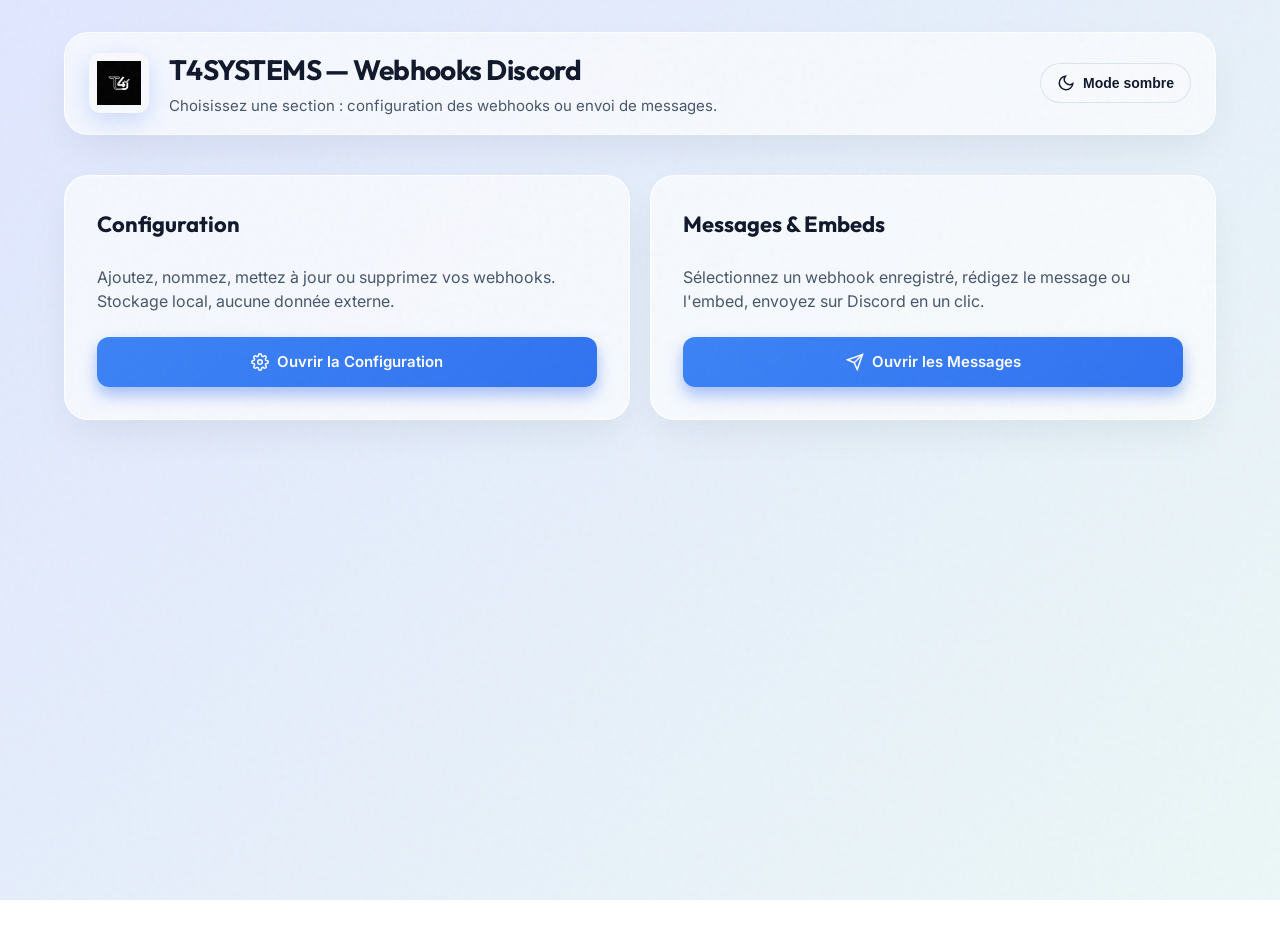
==== index.html @ 1e01e31d "feat: complete T4SYSTEMS rebranding and prepare for GitHub" ====
<!DOCTYPE html>
<html lang="fr">
<head>
  <meta charset="UTF-8">
  <title>T4SYSTEMS — Hub Webhooks</title>
  <link rel="stylesheet" href="assets/styles/shared.css">
  <script>
    (function() {
      const theme = localStorage.getItem('te_theme') || 'light';
      document.documentElement.setAttribute('data-theme', theme);
      document.addEventListener('DOMContentLoaded', () => {
        const btn = document.getElementById('themeToggle');
        if (!btn) return;
        const setLabel = (t) => {
          btn.innerHTML = t === 'light' 
            ? '<svg width="18" height="18" fill="none" stroke="currentColor" stroke-width="2" viewBox="0 0 24 24"><path d="M21 12.79A9 9 0 1111.21 3 7 7 0 0021 12.79z"></path></svg> Mode sombre' 
            : '<svg width="18" height="18" fill="none" stroke="currentColor" stroke-width="2" viewBox="0 0 24 24"><circle cx="12" cy="12" r="5"></circle><line x1="12" y1="1" x2="12" y2="3"></line><line x1="12" y1="21" x2="12" y2="23"></line><line x1="4.22" y1="4.22" x2="5.64" y2="5.64"></line><line x1="18.36" y1="18.36" x2="19.78" y2="19.78"></line><line x1="1" y1="12" x2="3" y2="12"></line><line x1="21" y1="12" x2="23" y2="12"></line><line x1="4.22" y1="19.78" x2="5.64" y2="18.36"></line><line x1="18.36" y1="5.64" x2="19.78" y2="4.22"></line></svg> Mode clair';
        };
        setLabel(theme);
        btn.onclick = () => {
          const current = document.documentElement.getAttribute('data-theme') === 'dark' ? 'dark' : 'light';
          const next = current === 'light' ? 'dark' : 'light';
          document.documentElement.setAttribute('data-theme', next);
          document.body.setAttribute('data-theme', next);
          localStorage.setItem('te_theme', next);
          setLabel(next);
        };
      });
    })();
  </script>
</head>
<body>
  <div class="page">
    <header>
      <div class="badge"><div class="site-logo"></div></div>
      <div>
        <h1>T4SYSTEMS — Webhooks Discord</h1>
        <p class="sub">Choisissez une section : configuration des webhooks ou envoi de messages.</p>
      </div>
      <button class="theme-toggle" id="themeToggle">
        <svg width="18" height="18" fill="none" stroke="currentColor" stroke-width="2" viewBox="0 0 24 24"><path d="M21 12.79A9 9 0 1111.21 3 7 7 0 0021 12.79z"></path></svg> Mode sombre
      </button>
    </header>

    <div class="grid grid-2">
      <div class="card stagger-1">
        <h3>Configuration</h3>
        <p>Ajoutez, nommez, mettez à jour ou supprimez vos webhooks. Stockage local, aucune donnée externe.</p>
        <a class="button" href="pages/config.html">
          <svg width="18" height="18" fill="none" stroke="currentColor" stroke-width="2" viewBox="0 0 24 24"><circle cx="12" cy="12" r="3"></circle><path d="M19.4 15a1.65 1.65 0 00.33 1.82l.06.06a2 2 0 010 2.83 2 2 0 01-2.83 0l-.06-.06a1.65 1.65 0 00-1.82-.33 1.65 1.65 0 00-1 1.51V21a2 2 0 01-2 2 2 2 0 01-2-2v-.09A1.65 1.65 0 009 19.4a1.65 1.65 0 00-1.82.33l-.06.06a2 2 0 01-2.83 0 2 2 0 010-2.83l.06-.06a1.65 1.65 0 00.33-1.82 1.65 1.65 0 00-1.51-1H3a2 2 0 01-2-2 2 2 0 012-2h.09A1.65 1.65 0 004.6 9a1.65 1.65 0 00-.33-1.82l-.06-.06a2 2 0 010-2.83 2 2 0 012.83 0l.06.06a1.65 1.65 0 001.82.33H9a1.65 1.65 0 001-1.51V3a2 2 0 012-2 2 2 0 012 2v.09a1.65 1.65 0 001 1.51 1.65 1.65 0 001.82-.33l.06-.06a2 2 0 012.83 0 2 2 0 010 2.83l-.06.06a1.65 1.65 0 00-.33 1.82V9a1.65 1.65 0 001.51 1H21a2 2 0 012 2 2 2 0 01-2 2h-.09a1.65 1.65 0 00-1.51 1z"></path></svg>
          Ouvrir la Configuration
        </a>
      </div>
      <div class="card stagger-2">
        <h3>Messages & Embeds</h3>
        <p>Sélectionnez un webhook enregistré, rédigez le message ou l'embed, envoyez sur Discord en un clic.</p>
        <a class="button" href="pages/message.html">
          <svg width="18" height="18" fill="none" stroke="currentColor" stroke-width="2" viewBox="0 0 24 24"><path d="M22 2L11 13"></path><path d="M22 2l-7 20-4-9-9-4 20-7z"></path></svg>
          Ouvrir les Messages
        </a>
      </div>
    </div>
  </div>
</body>
</html>
---- assets/styles/shared.css ----
@import url('https://fonts.googleapis.com/css2?family=Inter:wght@400;500;600;700;800&family=Outfit:wght@500;600;700&display=swap');

:root {
  /* Typography */
  --font-sans: 'Inter', system-ui, -apple-system, sans-serif;
  --font-head: 'Outfit', var(--font-sans);

  /* Light Theme Colors (Glassmorphism & Gradients) */
  --bg-1: #e0eaff;
  --bg-2: #f8fafc;
  --bg-3: #f0fdf4;
  --bg-4: #e0e7ff;
  
  --panel-bg: rgba(255, 255, 255, 0.65);
  --panel-sub-bg: rgba(248, 250, 252, 0.75);
  --panel-border: rgba(255, 255, 255, 0.8);
  --panel-shadow: 0 16px 40px -8px rgba(15, 23, 42, 0.08);

  --text-primary: #0f172a;
  --text-secondary: #475569;
  --text-muted: #64748b;

  --accent: #2563eb;
  --accent-hover: #1d4ed8;
  --accent-light: rgba(37, 99, 235, 0.08);
  --accent-gradient: linear-gradient(135deg, #3b82f6 0%, #2563eb 100%);
  --accent-glow: rgba(37, 99, 235, 0.4);

  --field-bg: rgba(255, 255, 255, 0.7);
  --field-border: rgba(203, 213, 225, 0.6);
  --field-border-focus: #3b82f6;

  --status-ok-bg: #ecfdf3;
  --status-ok-border: #bbf7d0;
  --status-ok-text: #166534;
  --status-err-bg: #fef2f2;
  --status-err-border: #fecdd3;
  --status-err-text: #b91c1c;

  --radius-sm: 8px;
  --radius-md: 12px;
  --radius-lg: 18px;
  --radius-xl: 24px;

  --logo-url: url('../images/logo-dark.png');
}

html[data-theme="dark"] {
  /* Dark Theme Colors */
  --bg-1: #1e1b4b;
  --bg-2: #020617;
  --bg-3: #0f172a;
  --bg-4: #172554;
  
  --panel-bg: rgba(15, 23, 42, 0.55);
  --panel-sub-bg: rgba(30, 41, 59, 0.65);
  --panel-border: rgba(255, 255, 255, 0.1);
  --panel-shadow: 0 20px 50px -10px rgba(0, 0, 0, 0.6);

  --text-primary: #f8fafc;
  --text-secondary: #cbd5e1;
  --text-muted: #94a3b8;

  --accent: #38bdf8;
  --accent-hover: #0ea5e9;
  --accent-light: rgba(56, 189, 248, 0.15);
  --accent-gradient: linear-gradient(135deg, #38bdf8 0%, #2563eb 100%);
  --accent-glow: rgba(56, 189, 248, 0.4);

  --field-bg: rgba(15, 23, 42, 0.4);
  --field-border: rgba(51, 65, 85, 0.6);
  --field-border-focus: #38bdf8;

  --status-ok-bg: rgba(2, 44, 34, 0.8);
  --status-ok-border: #16a34a;
  --status-ok-text: #bbf7d0;
  --status-err-bg: rgba(69, 10, 10, 0.8);
  --status-err-border: #ef4444;
  --status-err-text: #fecdd3;
}

* { box-sizing: border-box; }

body {
  margin: 0; 
  min-height: 100vh; 
  background: linear-gradient(-45deg, var(--bg-1), var(--bg-2), var(--bg-3), var(--bg-4));
  background-size: 400% 400%;
  animation: gradientBG 15s ease infinite;
  background-attachment: fixed;
  color: var(--text-primary);
  font-family: var(--font-sans);
  line-height: 1.5;
  -webkit-font-smoothing: antialiased;
}

/* Noise overlay for glass effect */
body::before {
  content: "";
  position: fixed;
  top: 0; left: 0; right: 0; bottom: 0;
  pointer-events: none;
  background-image: url("data:image/svg+xml,%3Csvg viewBox='0 0 200 200' xmlns='http://www.w3.org/2000/svg'%3E%3Cfilter id='noiseFilter'%3E%3CfeTurbulence type='fractalNoise' baseFrequency='0.8' numOctaves='3' stitchTiles='stitch'/%3E%3C/filter%3E%3Crect width='100%25' height='100%25' filter='url(%23noiseFilter)' opacity='0.04'/%3E%3C/svg%3E");
  z-index: 9999;
}

/* Animations */
@keyframes gradientBG {
  0% { background-position: 0% 50%; }
  50% { background-position: 100% 50%; }
  100% { background-position: 0% 50%; }
}

@keyframes fadeIn {
  from { opacity: 0; transform: translateY(15px); }
  to { opacity: 1; transform: translateY(0); }
}

.stagger-1 { animation: fadeIn 0.4s cubic-bezier(0.16, 1, 0.3, 1) forwards; animation-delay: 0.05s; opacity: 0; }
.stagger-2 { animation: fadeIn 0.4s cubic-bezier(0.16, 1, 0.3, 1) forwards; animation-delay: 0.1s; opacity: 0; }
.stagger-3 { animation: fadeIn 0.4s cubic-bezier(0.16, 1, 0.3, 1) forwards; animation-delay: 0.15s; opacity: 0; }
.stagger-4 { animation: fadeIn 0.4s cubic-bezier(0.16, 1, 0.3, 1) forwards; animation-delay: 0.2s; opacity: 0; }
.stagger-5 { animation: fadeIn 0.4s cubic-bezier(0.16, 1, 0.3, 1) forwards; animation-delay: 0.25s; opacity: 0; }
.stagger-6 { animation: fadeIn 0.4s cubic-bezier(0.16, 1, 0.3, 1) forwards; animation-delay: 0.3s; opacity: 0; }

.page {
  max-width: 1200px;
  margin: 0 auto 60px;
  padding: 0 24px;
}

/* Header */
header {
  max-width: 1200px;
  margin: 32px auto 40px;
  padding: 16px 24px;
  display: flex;
  align-items: center;
  gap: 20px;
  background: var(--panel-bg);
  backdrop-filter: blur(12px);
  -webkit-backdrop-filter: blur(12px);
  border: 1px solid var(--panel-border);
  border-radius: var(--radius-xl);
  box-shadow: var(--panel-shadow);
  animation: fadeIn 0.3s ease-out forwards;
}

.badge {
  width: 60px;
  height: 60px;
  border-radius: var(--radius-md);
  box-shadow: 0 8px 24px rgba(37, 99, 235, 0.2);
  flex-shrink: 0;
  display: flex;
  align-items: center;
  justify-content: center;
  background: var(--panel-sub-bg);
}

.logo-icon {
  width: 100%;
  height: 100%;
  border-radius: var(--radius-md);
  object-fit: cover;
  background: var(--accent-gradient);
}

h1 {
  margin: 0;
  font-family: var(--font-head);
  font-size: 28px;
  font-weight: 700;
  letter-spacing: -0.02em;
  color: var(--text-primary);
}

.sub {
  margin: 4px 0 0;
  color: var(--text-secondary);
  font-size: 15px;
}

/* Glass Cards */
.card {
  background: var(--panel-bg);
  backdrop-filter: blur(20px);
  -webkit-backdrop-filter: blur(20px);
  border: 1px solid var(--panel-border);
  border-radius: var(--radius-xl);
  box-shadow: var(--panel-shadow);
  padding: 32px;
  display: grid;
  gap: 24px;
  position: relative;
  overflow: hidden;
  transition: transform 0.4s cubic-bezier(0.16, 1, 0.3, 1), box-shadow 0.4s cubic-bezier(0.16, 1, 0.3, 1);
}

.card:hover {
  transform: translateY(-4px);
  box-shadow: 0 25px 60px -12px rgba(0, 0, 0, 0.2);
}

.card::before {
  content: "";
  position: absolute;
  top: 0; left: 0; right: 0; bottom: 0;
  border-radius: var(--radius-xl);
  padding: 1px;
  background: linear-gradient(135deg, rgba(255,255,255,0.4) 0%, transparent 50%, rgba(255,255,255,0.1) 100%);
  -webkit-mask: linear-gradient(#fff 0 0) content-box, linear-gradient(#fff 0 0);
  -webkit-mask-composite: xor;
  mask: linear-gradient(#fff 0 0) content-box, linear-gradient(#fff 0 0);
  mask-composite: exclude;
  pointer-events: none;
}

.card::after {
  content: "";
  position: absolute;
  top: -50%; left: -50%; width: 200%; height: 200%;
  background: radial-gradient(circle at center, rgba(37, 99, 235, 0.1), transparent 40%);
  opacity: 0;
  transition: opacity 0.4s ease;
  pointer-events: none;
  z-index: 0;
}

.card:hover::after {
  opacity: 1;
}

.card > * {
  position: relative;
  z-index: 1;
}

.card h3 {
  margin: 0;
  font-family: var(--font-head);
  font-size: 22px;
  color: var(--text-primary);
}

.card p {
  color: var(--text-secondary);
  margin: 0;
}

/* Grids */
.grid { display: grid; gap: 20px; }
.grid-2 { grid-template-columns: repeat(auto-fit, minmax(300px, 1fr)); }
.grid-3 { grid-template-columns: repeat(auto-fit, minmax(220px, 1fr)); }

/* Forms */
label {
  font-weight: 600;
  font-size: 14px;
  display: block;
  margin-bottom: 8px;
  color: var(--text-primary);
  letter-spacing: 0.01em;
}

input:not([type="checkbox"]):not([type="color"]), textarea, select {
  width: 100%;
  padding: 14px 16px;
  border-radius: var(--radius-md);
  border: 1px solid var(--field-border);
  font-size: 15px;
  font-family: var(--font-sans);
  background: var(--field-bg);
  color: var(--text-primary);
  transition: all 0.3s cubic-bezier(0.16, 1, 0.3, 1);
  box-shadow: inset 0 2px 4px rgba(0,0,0,0.02);
}

input:not([type="checkbox"]):not([type="color"]):focus, textarea:focus, select:focus {
  outline: none;
  border-color: var(--field-border-focus);
  box-shadow: 0 0 0 4px var(--accent-light), inset 0 2px 4px rgba(0,0,0,0.02);
  background: var(--panel-bg);
  transform: translateY(-1px);
}

textarea {
  min-height: 100px;
  resize: vertical;
}

/* Checkbox */
input[type="checkbox"] {
  appearance: none;
  width: 20px;
  height: 20px;
  border: 1px solid var(--field-border);
  border-radius: 6px;
  background: var(--field-bg);
  cursor: pointer;
  position: relative;
  transition: all 0.2s ease;
}

input[type="checkbox"]:checked {
  background: var(--accent);
  border-color: var(--accent);
}

input[type="checkbox"]:checked::after {
  content: "✔";
  position: absolute;
  color: white;
  font-size: 14px;
  top: 50%; left: 50%;
  transform: translate(-50%, -50%);
}

/* Color Picker */
input[type="color"] {
  width: 100%;
  height: 48px;
  border-radius: var(--radius-md);
  border: 1px solid var(--field-border);
  cursor: pointer;
  background: var(--field-bg);
  padding: 4px;
}
input[type="color"]::-webkit-color-swatch-wrapper { padding: 0; }
input[type="color"]::-webkit-color-swatch { border: none; border-radius: 8px; }

/* Buttons */
.button, button {
  display: inline-flex;
  align-items: center;
  justify-content: center;
  gap: 8px;
  cursor: pointer;
  background: var(--accent-gradient);
  background-size: 200% auto;
  color: #ffffff;
  border: none;
  font-weight: 600;
  font-size: 15px;
  padding: 14px 24px;
  border-radius: var(--radius-md);
  transition: all 0.3s cubic-bezier(0.16, 1, 0.3, 1);
  text-decoration: none;
  box-shadow: 0 8px 16px var(--accent-glow);
  position: relative;
  overflow: hidden;
}

.button:hover, button:hover {
  transform: translateY(-2px);
  background-position: right center;
  box-shadow: 0 12px 24px var(--accent-glow);
}

.button:active, button:active {
  transform: translateY(1px);
  box-shadow: 0 4px 12px var(--accent-glow);
}

.btn-secondary {
  background: var(--panel-sub-bg);
  color: var(--text-primary);
  border: 1px solid var(--field-border);
  box-shadow: 0 2px 8px rgba(0, 0, 0, 0.05);
}

.btn-secondary:hover {
  background: var(--field-bg);
  border-color: var(--text-secondary);
  box-shadow: 0 6px 16px rgba(0, 0, 0, 0.08);
  color: var(--text-primary);
}

.row { display: flex; gap: 16px; flex-wrap: wrap; }
.row button { flex: 1; }

/* Top Actions */
.top-actions {
  display: flex;
  gap: 16px;
  align-items: center;
  margin-bottom: 8px;
}

.top-actions a {
  text-decoration: none;
  color: var(--text-secondary);
  font-weight: 600;
  font-size: 15px;
  display: inline-flex;
  align-items: center;
  gap: 6px;
  padding: 8px 16px;
  border-radius: 999px;
  background: var(--panel-bg);
  border: 1px solid var(--panel-border);
  transition: all 0.2s ease;
}

.top-actions a:hover {
  color: var(--accent);
  border-color: var(--accent);
  background: var(--accent-light);
}

/* Pill / Tags */
.pill {
  display: inline-flex;
  align-items: center;
  gap: 8px;
  padding: 8px 14px;
  border-radius: 999px;
  background: var(--accent-light);
  color: var(--accent);
  font-weight: 700;
  font-size: 13px;
  letter-spacing: 0.02em;
  text-transform: uppercase;
  border: 1px solid rgba(37, 99, 235, 0.1);
  width: fit-content;
}

/* Status Notifications */
.status {
  padding: 16px 20px;
  border-radius: var(--radius-md);
  display: none;
  font-weight: 500;
  font-size: 15px;
  animation: fadeIn 0.3s ease;
  border-left: 4px solid transparent;
}

.ok {
  background: var(--status-ok-bg);
  color: var(--status-ok-text);
  border-top: 1px solid var(--status-ok-border);
  border-right: 1px solid var(--status-ok-border);
  border-bottom: 1px solid var(--status-ok-border);
  border-left-color: var(--status-ok-border);
}

.err {
  background: var(--status-err-bg);
  color: var(--status-err-text);
  border-top: 1px solid var(--status-err-border);
  border-right: 1px solid var(--status-err-border);
  border-bottom: 1px solid var(--status-err-border);
  border-left-color: var(--status-err-border);
}

/* Theme Toggle */
.theme-toggle {
  margin-left: auto;
  background: var(--panel-sub-bg);
  border: 1px solid var(--field-border);
  color: var(--text-primary);
  padding: 10px 16px;
  border-radius: 999px;
  cursor: pointer;
  display: inline-flex;
  align-items: center;
  justify-content: center;
  gap: 8px;
  font-weight: 600;
  box-shadow: none;
  font-size: 14px;
}

.theme-toggle:hover {
  background: var(--field-bg);
  transform: translateY(-2px);
  box-shadow: 0 4px 12px rgba(0, 0, 0, 0.1);
}

/* Discord Preview (Premium styling) */
.preview-box {
  background: #313338; /* Discord dark theme bg */
  border: 1px solid transparent;
  border-radius: var(--radius-xl);
  padding: 24px;
  box-shadow: inset 0 2px 4px rgba(0,0,0,0.1), 0 8px 30px rgba(0,0,0,0.2);
  color: #dbdee1;
  font-family: 'gg sans', 'Helvetica Neue', Helvetica, Arial, sans-serif;
  overflow: hidden;
}

.preview-box .pill {
  background: #1e1f22;
  color: #f2f3f5;
  border: 1px solid #484b51;
  box-shadow: none;
}

.preview-content {
  white-space: pre-wrap;
  color: #dbdee1;
  font-size: 16px;
  margin-top: 16px;
  line-height: 1.5;
}

.preview-embed {
  margin-top: 8px;
  padding: 14px 16px 16px 16px;
  border-left: 4px solid var(--accent);
  background: #2b2d31; /* Discord embed bg */
  border-radius: 4px;
  display: none;
  max-width: 520px;
}

.prev-title {
  font-weight: 600;
  font-size: 16px;
  color: #00a8fc;
  margin-top: 4px;
  margin-bottom: 2px;
}

.prev-title:hover {
  text-decoration: underline;
}

.prev-desc {
  color: #dbdee1;
  font-size: 14px;
  white-space: pre-wrap;
  line-height: 1.375;
}

.prev-footer {
  margin-top: 8px;
  color: #949ba4;
  font-size: 12px;
  display: flex;
  align-items: center;
  gap: 8px;
  font-weight: 500;
}

.prev-img {
  margin-top: 16px;
  max-width: 100%;
  border-radius: 4px;
  display: none;
}



.site-logo {
  width: 44px;
  height: 44px;
  background-image: var(--logo-url);
  background-position: center;
  background-size: contain;
  background-repeat: no-repeat;
}
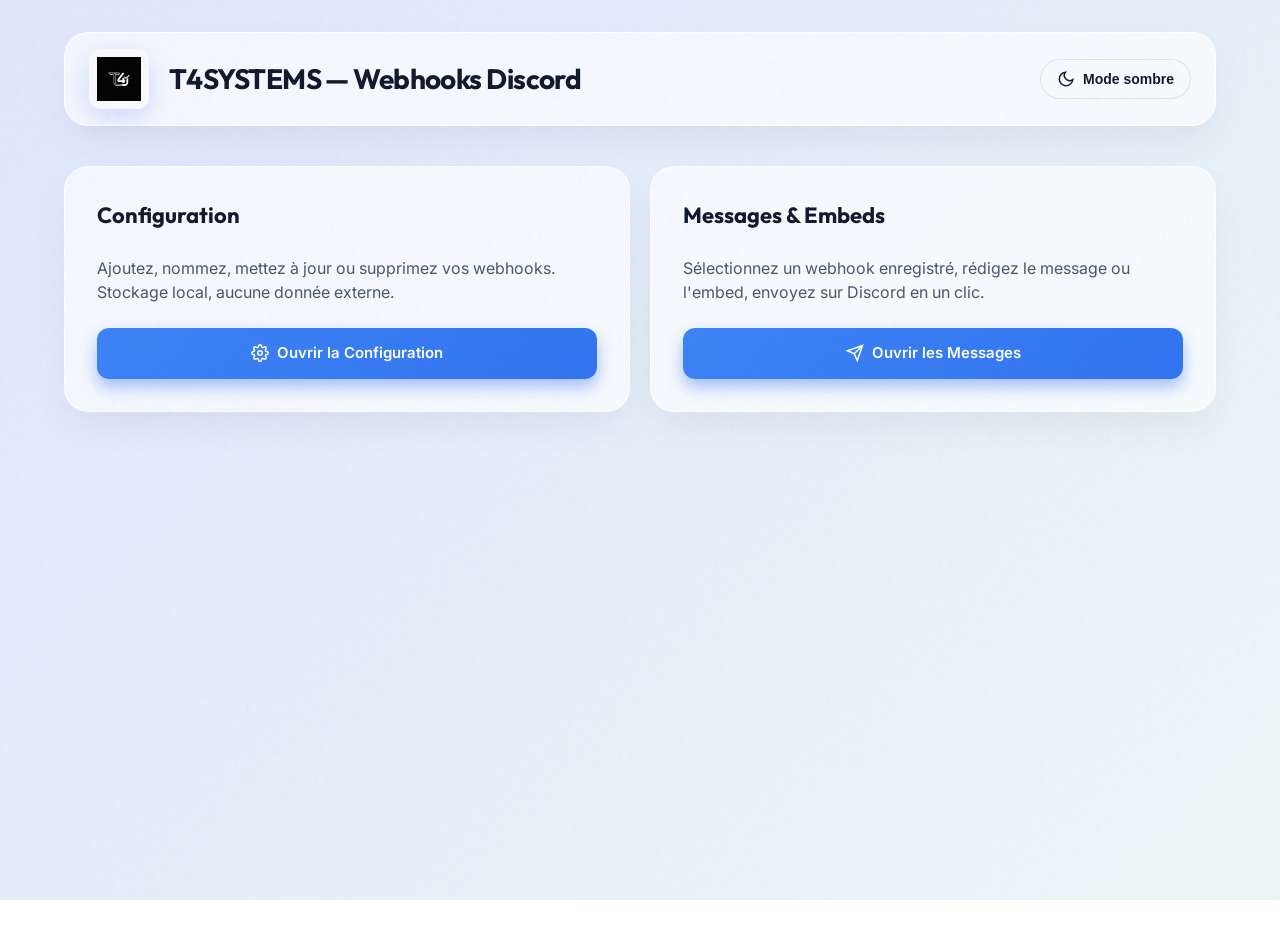
==== commit e02ae88b: "feat: complete v2.0.0 release - multi-embeds, toast notifications, mention helper, and send history " ====
--- a/index.html
+++ b/index.html
@@ -35,7 +35,6 @@
       <div class="badge"><div class="site-logo"></div></div>
       <div>
         <h1>T4SYSTEMS — Webhooks Discord</h1>
-        <p class="sub">Choisissez une section : configuration des webhooks ou envoi de messages.</p>
       </div>
       <button class="theme-toggle" id="themeToggle">
         <svg width="18" height="18" fill="none" stroke="currentColor" stroke-width="2" viewBox="0 0 24 24"><path d="M21 12.79A9 9 0 1111.21 3 7 7 0 0021 12.79z"></path></svg> Mode sombre
--- a/assets/styles/shared.css
+++ b/assets/styles/shared.css
@@ -561,3 +561,187 @@
   background-size: contain;
   background-repeat: no-repeat;
 }
+
+/* --- Phase 2: Tabs & Toasts --- */
+
+/* Tabs for Multi-Embed */
+.tabs-container {
+  display: flex;
+  gap: 8px;
+  margin-bottom: 20px;
+  flex-wrap: wrap;
+  padding: 4px;
+  background: var(--panel-sub-bg);
+  border-radius: var(--radius-lg);
+  border: 1px solid var(--panel-border);
+  width: fit-content;
+}
+.tab {
+  padding: 8px 16px;
+  border-radius: var(--radius-md);
+  color: var(--text-secondary);
+  font-weight: 600;
+  font-size: 13px;
+  cursor: pointer;
+  transition: all 0.2s cubic-bezier(0.16, 1, 0.3, 1);
+  display: flex;
+  align-items: center;
+  gap: 8px;
+  border: 1px solid transparent;
+  user-select: none;
+}
+.tab:hover {
+  background: var(--panel-bg);
+  color: var(--accent);
+}
+.tab.active {
+  background: var(--panel-bg);
+  color: var(--accent);
+  border-color: var(--panel-border);
+  box-shadow: 0 4px 12px rgba(0,0,0,0.05);
+}
+.tab-add {
+  color: var(--accent);
+  font-weight: 700;
+}
+.tab-remove {
+  width: 16px;
+  height: 16px;
+  display: flex;
+  align-items: center;
+  justify-content: center;
+  border-radius: 4px;
+  font-size: 14px;
+  opacity: 0.5;
+  transition: all 0.2s;
+}
+.tab-remove:hover {
+  background: var(--status-err-bg);
+  color: var(--status-err-text);
+  opacity: 1;
+}
+
+/* Toasts */
+.toast-container {
+  position: fixed;
+  bottom: 30px;
+  right: 30px;
+  display: flex;
+  flex-direction: column;
+  gap: 12px;
+  z-index: 10000;
+  pointer-events: none;
+}
+.toast {
+  pointer-events: auto;
+  padding: 16px 20px;
+  border-radius: var(--radius-lg);
+  background: var(--panel-bg);
+  backdrop-filter: blur(20px);
+  -webkit-backdrop-filter: blur(20px);
+  border: 1px solid var(--panel-border);
+  box-shadow: var(--panel-shadow);
+  color: var(--text-primary);
+  font-weight: 600;
+  font-size: 14px;
+  display: flex;
+  align-items: center;
+  gap: 12px;
+  min-width: 280px;
+  max-width: 400px;
+  transform: translateX(120%);
+  animation: toastIn 0.5s cubic-bezier(0.16, 1, 0.3, 1) forwards;
+}
+@keyframes toastIn {
+  to { transform: translateX(0); }
+}
+.toast-icon {
+  width: 20px;
+  height: 20px;
+  flex-shrink: 0;
+}
+.toast.ok .toast-icon { color: #10b981; }
+.toast.err .toast-icon { color: #ef4444; }
+.toast.fadeOut {
+  animation: toastOut 0.5s cubic-bezier(0.16, 1, 0.3, 1) forwards;
+}
+@keyframes toastOut {
+  from { transform: translateX(0); opacity: 1; }
+  to { transform: translateX(120%); opacity: 0; }
+}
+
+/* Toolbar Mentions */
+.toolbar {
+  display: flex;
+  gap: 8px;
+  margin-bottom: 10px;
+  flex-wrap: wrap;
+}
+.btn-tool {
+  padding: 6px 12px;
+  font-size: 12px;
+  font-weight: 700;
+  background: var(--panel-sub-bg);
+  border: 1px solid var(--panel-border);
+  border-radius: var(--radius-sm);
+  color: var(--text-secondary);
+  cursor: pointer;
+  transition: all 0.2s cubic-bezier(0.16, 1, 0.3, 1);
+  text-transform: uppercase;
+  letter-spacing: 0.5px;
+  display: flex;
+  align-items: center;
+  gap: 6px;
+}
+.btn-tool:hover {
+  background: var(--panel-bg);
+  color: var(--accent);
+  border-color: var(--accent);
+  transform: translateY(-1px);
+}
+.btn-tool svg {
+  opacity: 0.7;
+}
+
+/* History System */
+.history-item {
+  padding: 12px 16px;
+  border-bottom: 1px solid var(--panel-border);
+  cursor: pointer;
+  transition: all 0.2s cubic-bezier(0.16, 1, 0.3, 1);
+  display: flex;
+  justify-content: space-between;
+  align-items: center;
+  background: transparent;
+}
+.history-item:last-child { border-bottom: none; }
+.history-item:hover {
+  background: var(--panel-bg);
+  padding-left: 20px;
+}
+.history-info {
+  display: flex;
+  flex-direction: column;
+  gap: 2px;
+  min-width: 0;
+}
+.history-title {
+  font-weight: 700;
+  font-size: 13px;
+  color: var(--text-primary);
+  white-space: nowrap;
+  overflow: hidden;
+  text-overflow: ellipsis;
+}
+.history-date {
+  font-size: 11px;
+  color: var(--text-muted);
+}
+.history-badge {
+  font-size: 10px;
+  padding: 2px 6px;
+  border-radius: 4px;
+  background: var(--accent-light);
+  color: var(--accent);
+  font-weight: 700;
+}
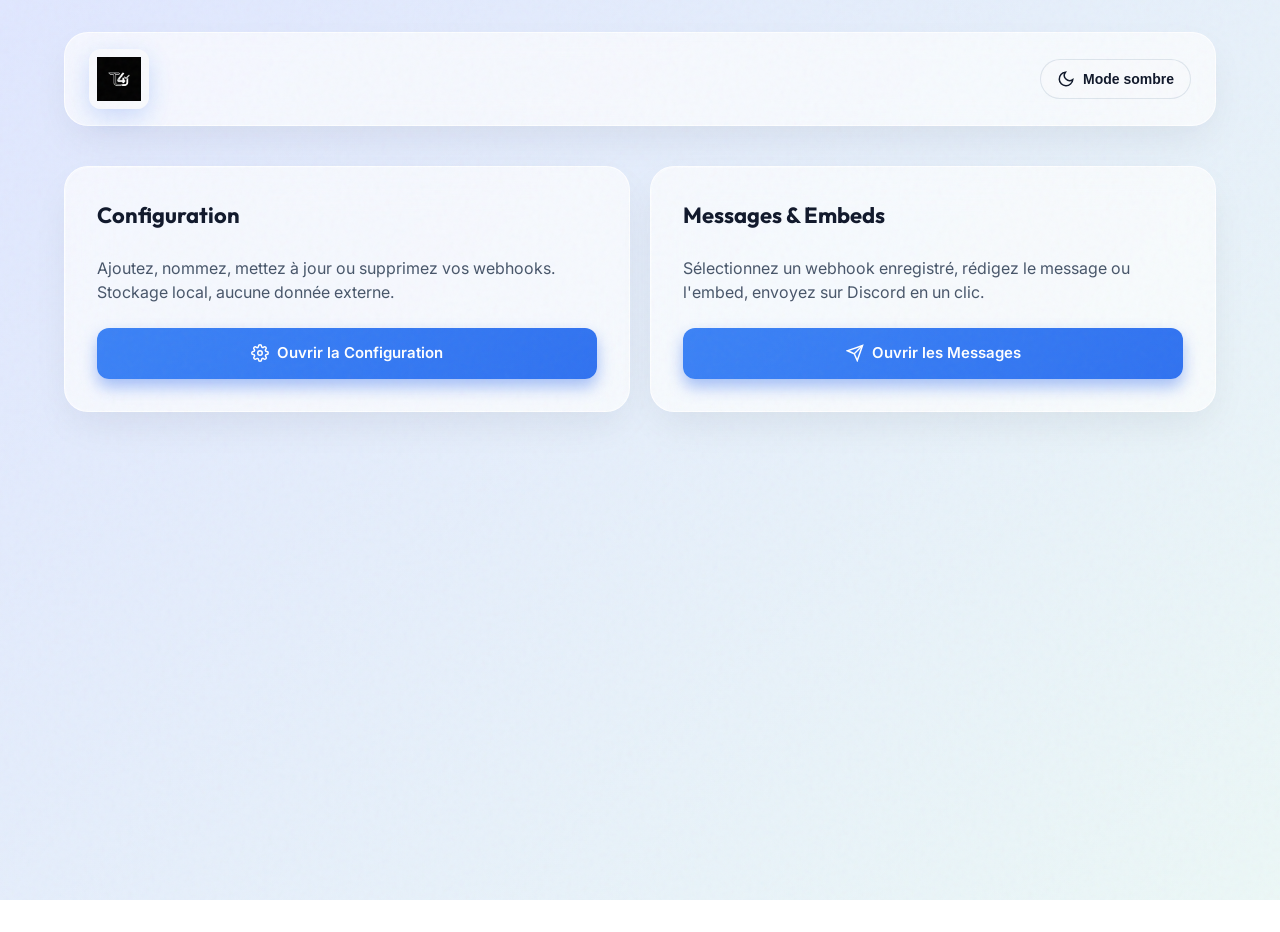
==== commit e3660841: "fix: restore index.html header and officially set release v2.0.0" ====
--- a/index.html
+++ b/index.html
@@ -33,9 +33,6 @@
   <div class="page">
     <header>
       <div class="badge"><div class="site-logo"></div></div>
-      <div>
-        <h1>T4SYSTEMS — Webhooks Discord</h1>
-      </div>
       <button class="theme-toggle" id="themeToggle">
         <svg width="18" height="18" fill="none" stroke="currentColor" stroke-width="2" viewBox="0 0 24 24"><path d="M21 12.79A9 9 0 1111.21 3 7 7 0 0021 12.79z"></path></svg> Mode sombre
       </button>
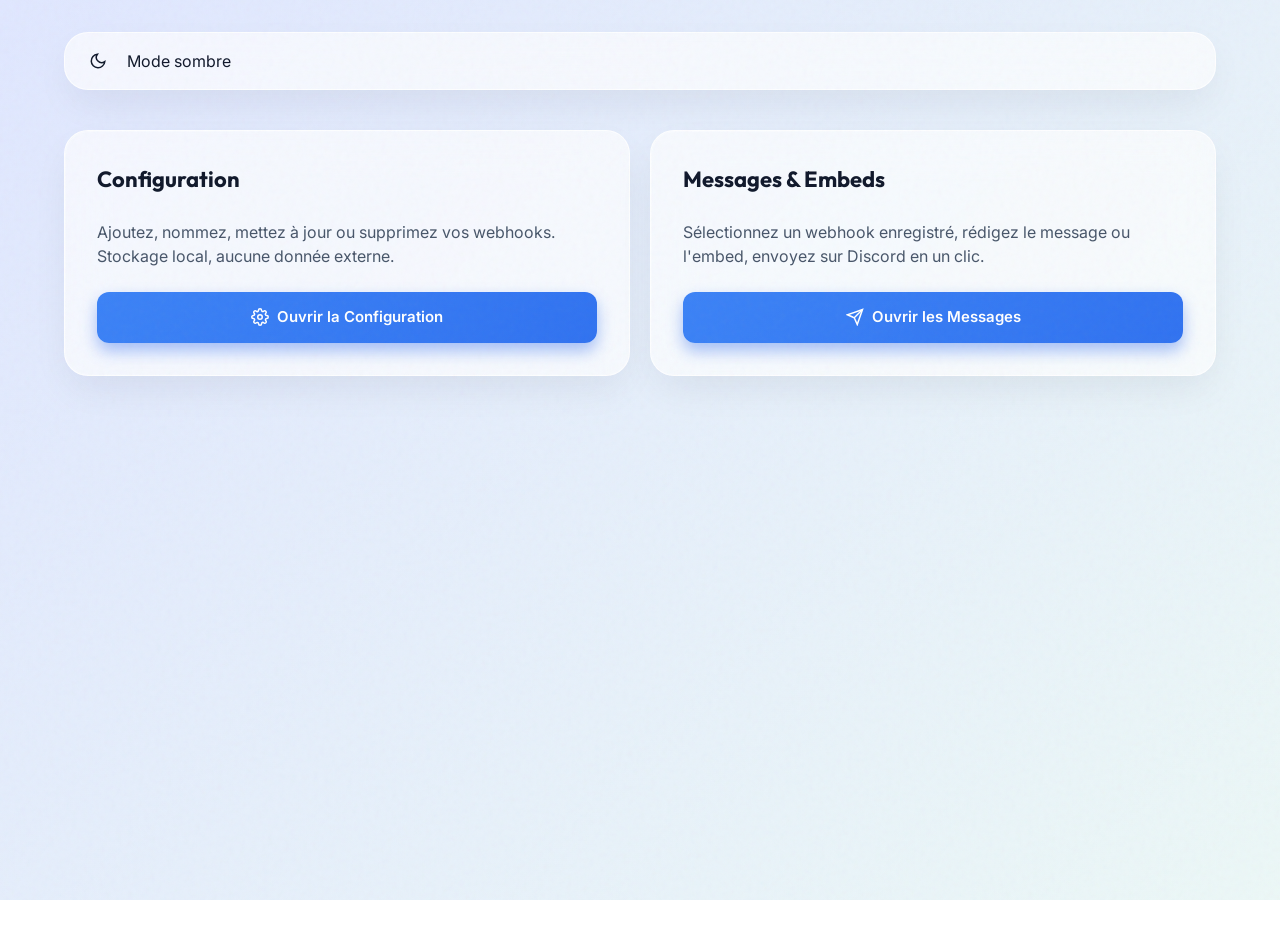
==== commit 85f557aa: "fix: final header restoration and v2.0.0 release tag" ====
--- a/index.html
+++ b/index.html
@@ -32,8 +32,6 @@
 <body>
   <div class="page">
     <header>
-      <div class="badge"><div class="site-logo"></div></div>
-      <button class="theme-toggle" id="themeToggle">
         <svg width="18" height="18" fill="none" stroke="currentColor" stroke-width="2" viewBox="0 0 24 24"><path d="M21 12.79A9 9 0 1111.21 3 7 7 0 0021 12.79z"></path></svg> Mode sombre
       </button>
     </header>
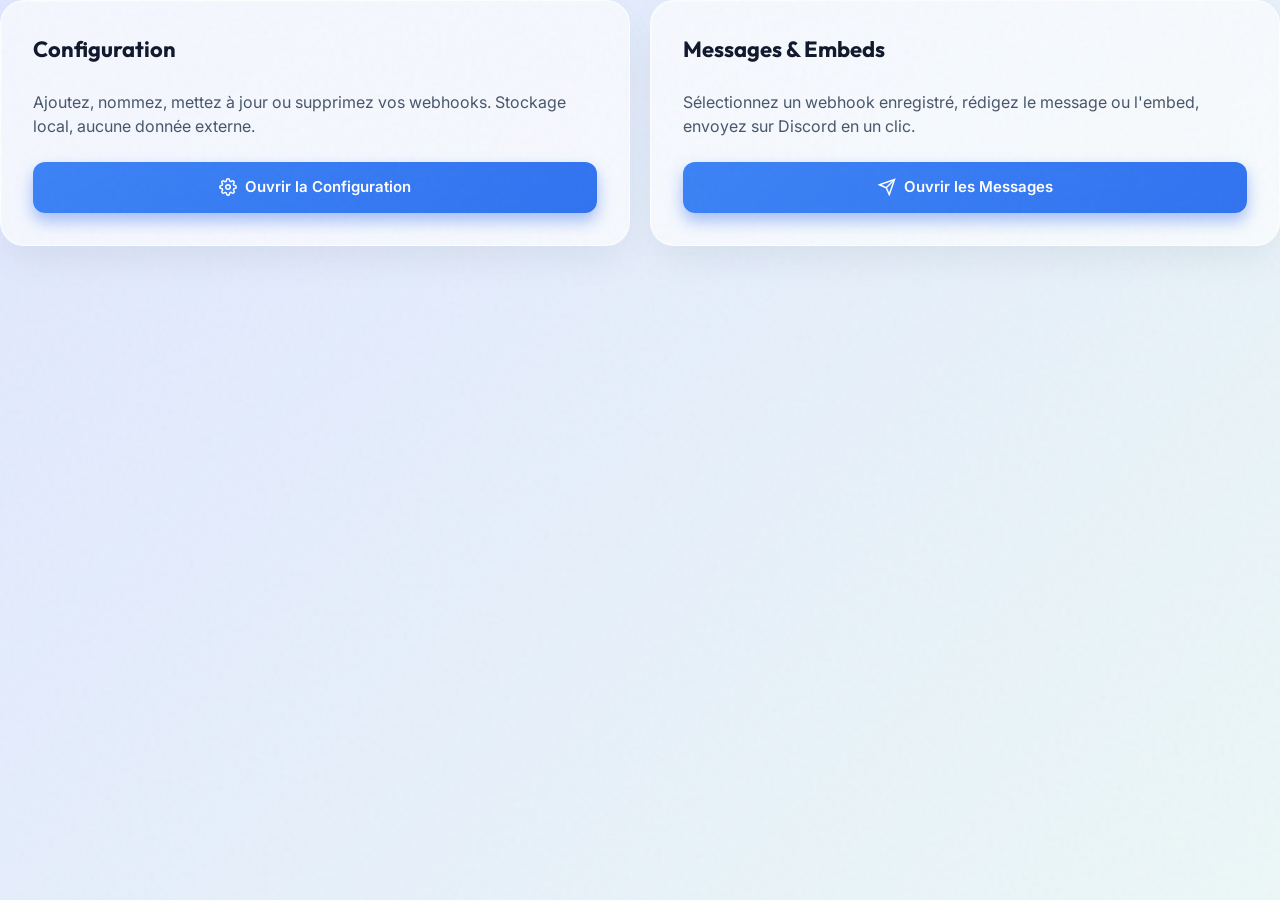
==== commit 9d323082: "chore: restore index.html and finalize release v2.0.0" ====
--- a/index.html
+++ b/index.html
@@ -30,11 +30,6 @@
   </script>
 </head>
 <body>
-  <div class="page">
-    <header>
-        <svg width="18" height="18" fill="none" stroke="currentColor" stroke-width="2" viewBox="0 0 24 24"><path d="M21 12.79A9 9 0 1111.21 3 7 7 0 0021 12.79z"></path></svg> Mode sombre
-      </button>
-    </header>
 
     <div class="grid grid-2">
       <div class="card stagger-1">
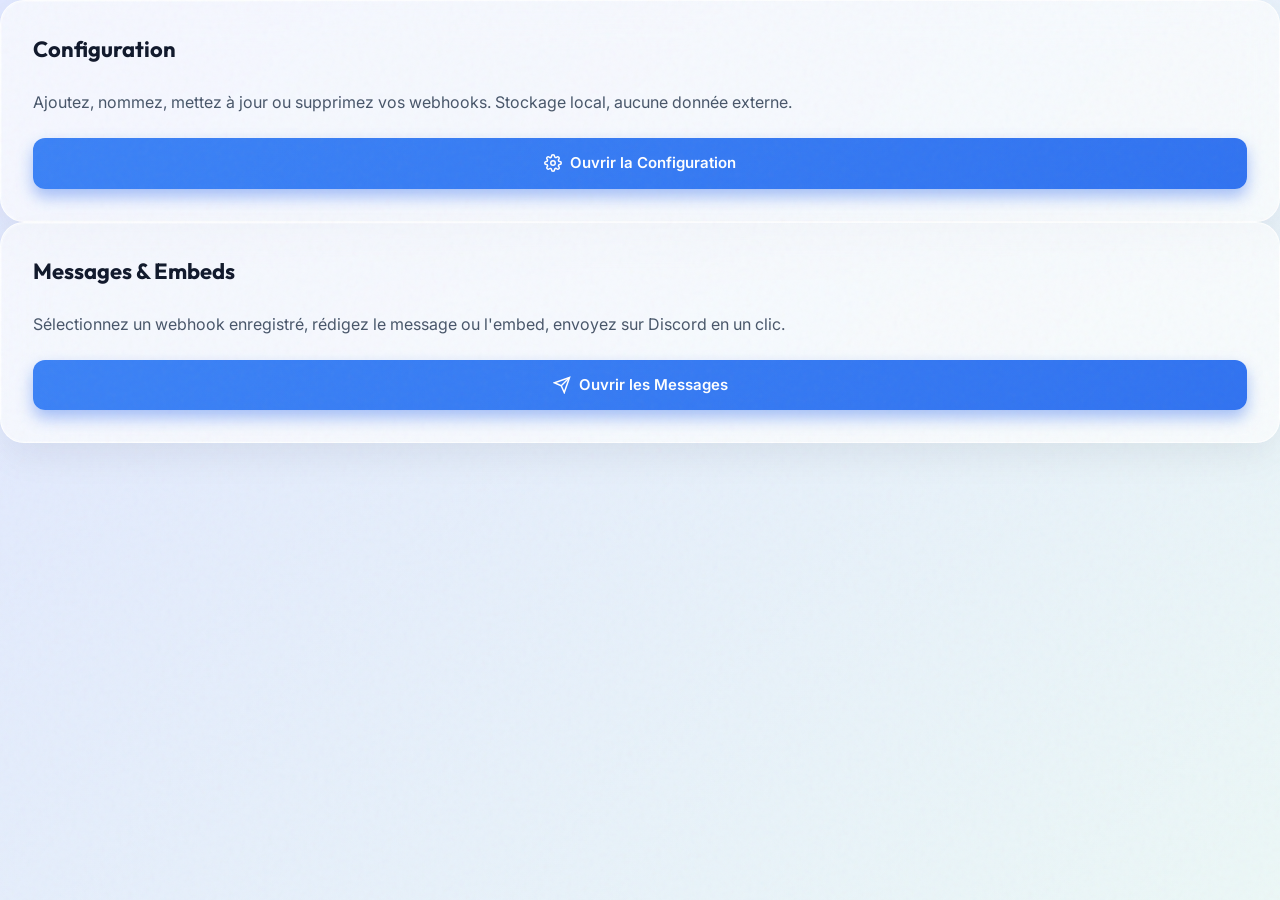
==== commit fa8c48d2: "fix: restore index.html and finalize v2.0.0 release" ====
--- a/index.html
+++ b/index.html
@@ -29,9 +29,6 @@
     })();
   </script>
 </head>
-<body>
-
-    <div class="grid grid-2">
       <div class="card stagger-1">
         <h3>Configuration</h3>
         <p>Ajoutez, nommez, mettez à jour ou supprimez vos webhooks. Stockage local, aucune donnée externe.</p>
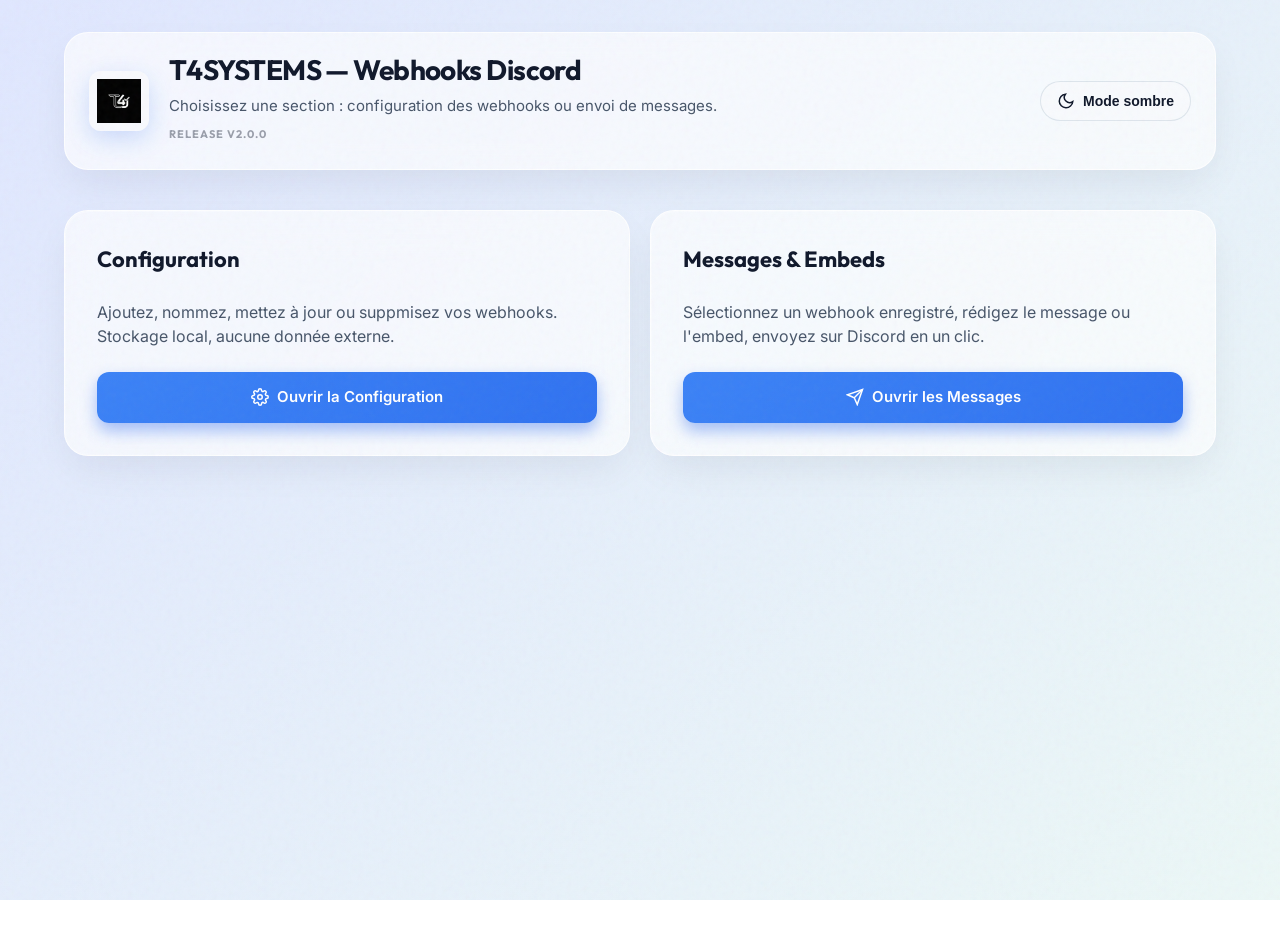
==== commit e8bfec5a: "fix: restore index.html completely and finalize v2.0.0" ====
--- a/index.html
+++ b/index.html
@@ -29,9 +29,24 @@
     })();
   </script>
 </head>
+<body>
+  <div class="page">
+    <header>
+      <div class="badge"><div class="site-logo"></div></div>
+      <div>
+        <h1>T4SYSTEMS — Webhooks Discord</h1>
+        <p class="sub">Choisissez une section : configuration des webhooks ou envoi de messages.</p>
+        <p style="opacity: 0.4; font-size: 11px; margin-top: 8px; font-family: var(--font-head); font-weight: 700; letter-spacing: 1px;">RELEASE V2.0.0</p>
+      </div>
+      <button class="theme-toggle" id="themeToggle">
+        <svg width="18" height="18" fill="none" stroke="currentColor" stroke-width="2" viewBox="0 0 24 24"><path d="M21 12.79A9 9 0 1111.21 3 7 7 0 0021 12.79z"></path></svg> Mode sombre
+      </button>
+    </header>
+
+    <div class="grid grid-2">
       <div class="card stagger-1">
         <h3>Configuration</h3>
-        <p>Ajoutez, nommez, mettez à jour ou supprimez vos webhooks. Stockage local, aucune donnée externe.</p>
+        <p>Ajoutez, nommez, mettez à jour ou suppmisez vos webhooks. Stockage local, aucune donnée externe.</p>
         <a class="button" href="pages/config.html">
           <svg width="18" height="18" fill="none" stroke="currentColor" stroke-width="2" viewBox="0 0 24 24"><circle cx="12" cy="12" r="3"></circle><path d="M19.4 15a1.65 1.65 0 00.33 1.82l.06.06a2 2 0 010 2.83 2 2 0 01-2.83 0l-.06-.06a1.65 1.65 0 00-1.82-.33 1.65 1.65 0 00-1 1.51V21a2 2 0 01-2 2 2 2 0 01-2-2v-.09A1.65 1.65 0 009 19.4a1.65 1.65 0 00-1.82.33l-.06.06a2 2 0 01-2.83 0 2 2 0 010-2.83l.06-.06a1.65 1.65 0 00.33-1.82 1.65 1.65 0 00-1.51-1H3a2 2 0 01-2-2 2 2 0 012-2h.09A1.65 1.65 0 004.6 9a1.65 1.65 0 00-.33-1.82l-.06-.06a2 2 0 010-2.83 2 2 0 012.83 0l.06.06a1.65 1.65 0 001.82.33H9a1.65 1.65 0 001-1.51V3a2 2 0 012-2 2 2 0 012 2v.09a1.65 1.65 0 001 1.51 1.65 1.65 0 001.82-.33l.06-.06a2 2 0 012.83 0 2 2 0 010 2.83l-.06.06a1.65 1.65 0 00-.33 1.82V9a1.65 1.65 0 001.51 1H21a2 2 0 012 2 2 2 0 01-2 2h-.09a1.65 1.65 0 00-1.51 1z"></path></svg>
           Ouvrir la Configuration
